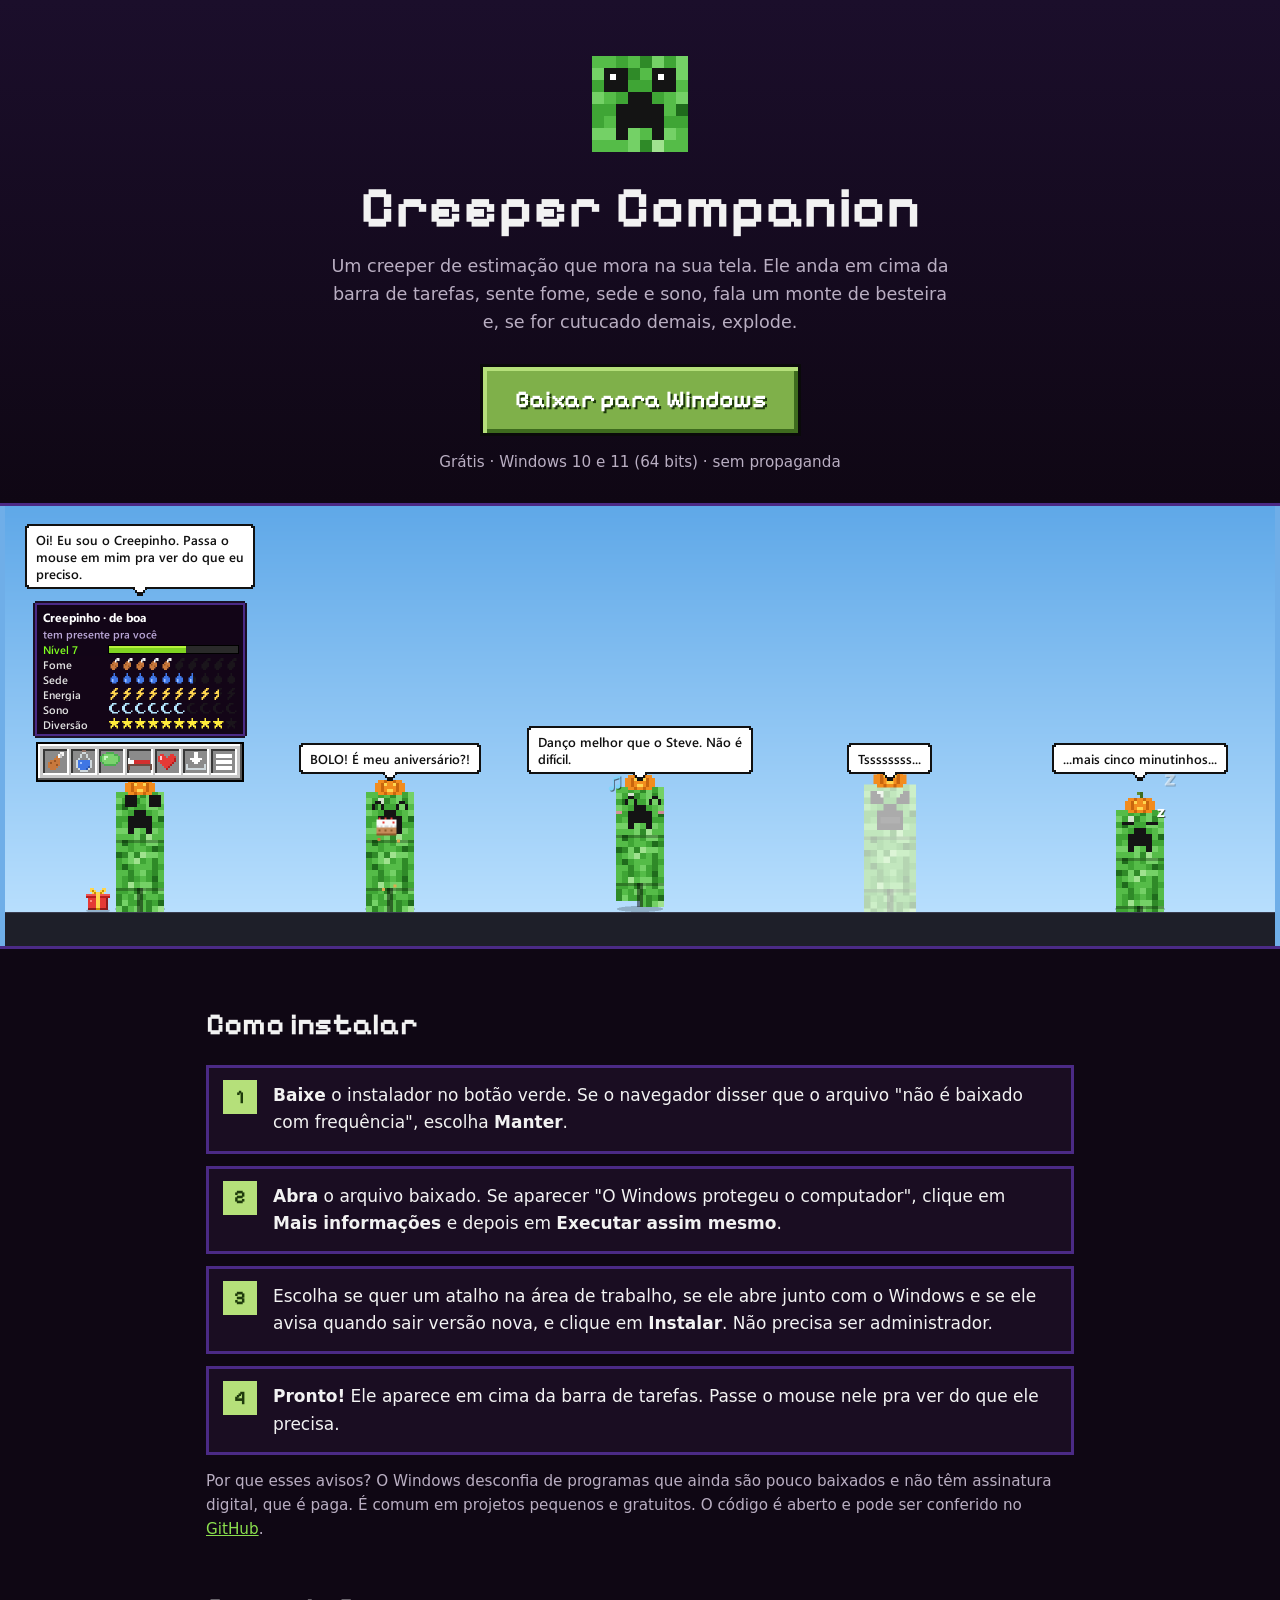
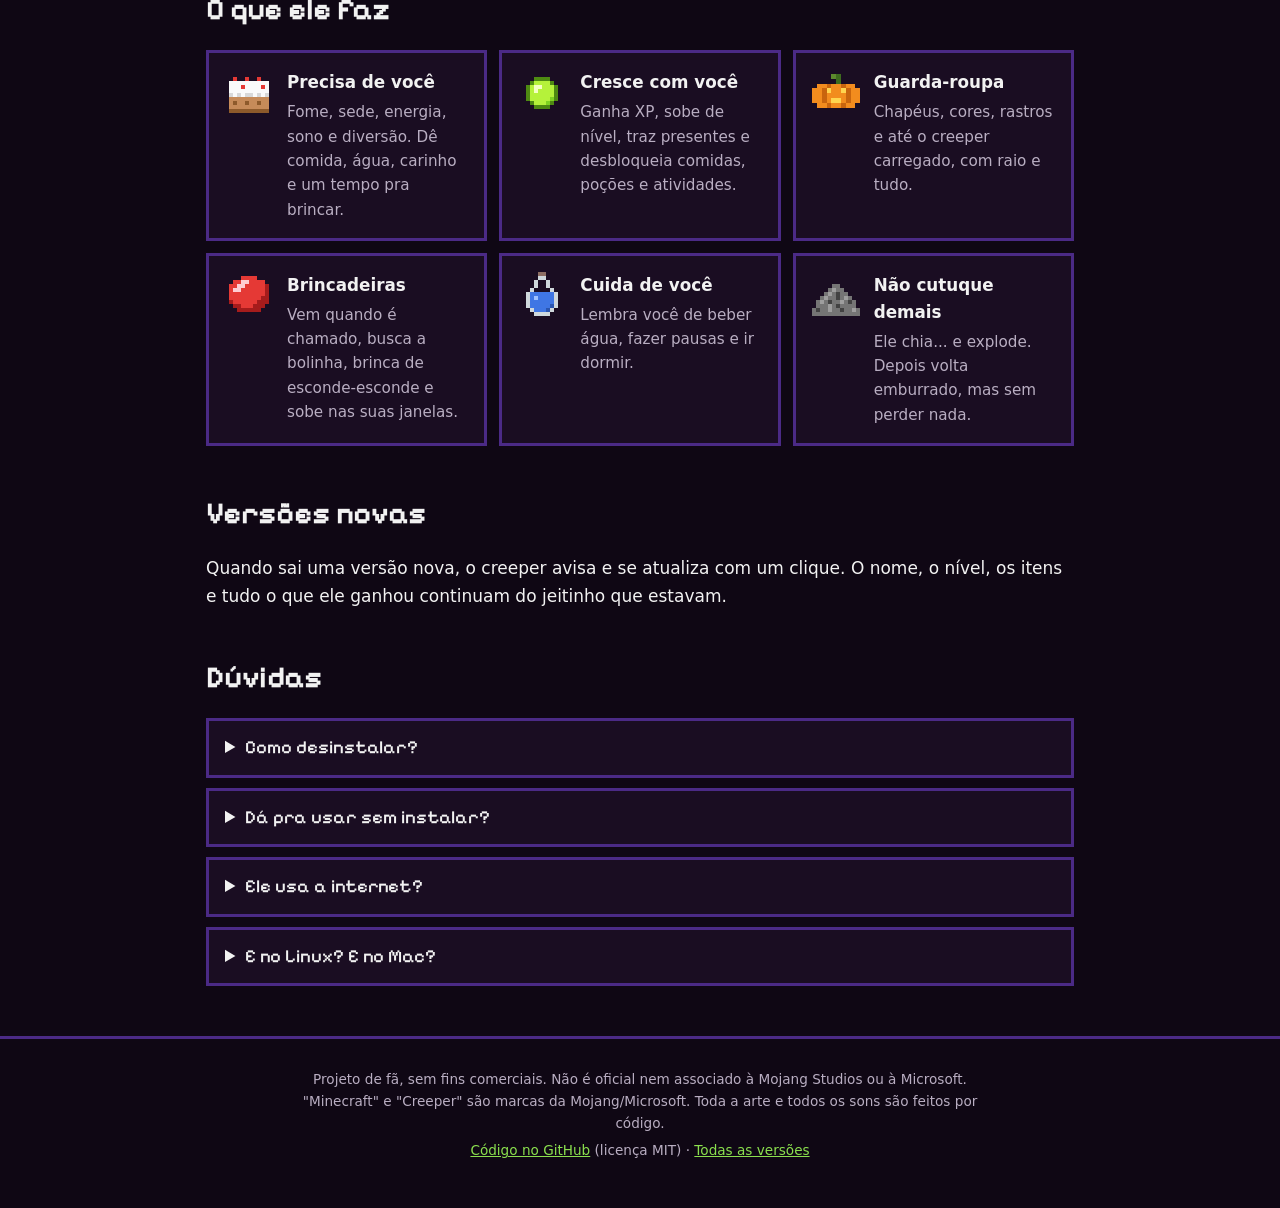
==== docs/index.html @ 0958945c "Adiciona instalador, página de download e permissão pra procurar versão nova - Instalador com Inno S" ====
<!doctype html>
<html lang="pt-BR">
<head>
<meta charset="utf-8">
<meta name="viewport" content="width=device-width, initial-scale=1">
<title>Creeper Companion</title>
<meta name="description" content="Um creeper de estimação que mora na sua tela. Grátis, para Windows.">
<meta property="og:title" content="Creeper Companion">
<meta property="og:description" content="Um creeper de estimação que mora na sua tela. Grátis, para Windows.">
<meta property="og:image" content="https://leandroneckel.github.io/creeper_companion/creeper-companion.png">
<meta name="theme-color" content="#160A1C">
<link rel="icon" href="favicon.png">
<link rel="preconnect" href="https://fonts.googleapis.com">
<link rel="preconnect" href="https://fonts.gstatic.com" crossorigin>
<link href="https://fonts.googleapis.com/css2?family=Pixelify+Sans:wght@500;700&display=swap" rel="stylesheet">
<style>
  :root {
    --fundo: #0F0714;
    --painel: #1A0D22;
    --borda: #4B2A86;
    --texto: #F2F2F2;
    --suave: #B9AEC2;
    --destaque: #8BE04E;
    --verde: #7FB04A;
    --verde-claro: #B5E07A;
    --verde-escuro: #3E6B1E;
    --pixel: "Pixelify Sans", ui-monospace, monospace;
  }
  * { box-sizing: border-box; }
  html { -webkit-text-size-adjust: 100%; }
  body {
    margin: 0;
    background: var(--fundo);
    color: var(--texto);
    font: 17px/1.6 system-ui, -apple-system, "Segoe UI", Roboto, sans-serif;
  }
  a { color: var(--destaque); }
  a:focus-visible, summary:focus-visible { outline: 3px solid var(--verde-claro); outline-offset: 3px; }
  img.px { image-rendering: pixelated; }

  .hero {
    text-align: center;
    padding: 56px 16px 28px;
    background: linear-gradient(#1B0E2B, var(--fundo));
  }
  .hero .cabeca { width: 96px; height: 96px; }
  h1, h2, .baixar, summary { font-family: var(--pixel); }
  h1 { font-size: clamp(2.2rem, 7vw, 3.6rem); line-height: 1.1; margin: 16px 0 12px; font-weight: 700; }
  .tagline { max-width: 620px; margin: 0 auto 28px; color: var(--suave); font-size: 1.1rem; }

  .baixar {
    display: inline-block;
    padding: 14px 32px;
    font-size: 1.5rem;
    font-weight: 700;
    color: #fff;
    text-decoration: none;
    text-shadow: 2px 2px 0 #1E3A0C;
    background: var(--verde);
    border: 3px solid #0A0A0A;
    box-shadow: inset 4px 4px 0 var(--verde-claro), inset -4px -4px 0 var(--verde-escuro);
  }
  .baixar:hover { background: #8CC255; }
  .baixar:active { box-shadow: inset 4px 4px 0 var(--verde-escuro), inset -4px -4px 0 var(--verde-claro); }
  .detalhes { margin: 14px 0 0; color: var(--suave); font-size: 0.95rem; }

  .cena { margin: 0; background: #6FAEE8; border-block: 3px solid var(--borda); }
  .cena img { display: block; width: 100%; max-width: 1270px; margin: 0 auto; height: auto; }

  main { max-width: 900px; margin: 0 auto; padding: 8px 16px 40px; }
  section { margin-top: 44px; }
  h2 { font-size: 1.9rem; margin: 0 0 16px; font-weight: 700; }

  .passos { list-style: none; counter-reset: passo; padding: 0; margin: 0; display: grid; gap: 12px; }
  .passos li {
    counter-increment: passo;
    position: relative;
    padding: 14px 16px 14px 64px;
    background: var(--painel);
    border: 3px solid var(--borda);
  }
  .passos li::before {
    content: counter(passo);
    position: absolute; left: 14px; top: 12px;
    width: 34px; height: 34px;
    display: grid; place-items: center;
    font-family: var(--pixel); font-weight: 700; font-size: 1.2rem;
    color: #1E3A0C; background: var(--verde-claro);
  }
  .nota { color: var(--suave); font-size: 0.95rem; margin: 14px 0 0; }

  .cartoes { display: grid; grid-template-columns: repeat(auto-fit, minmax(240px, 1fr)); gap: 12px; }
  .cartao { display: flex; gap: 14px; align-items: flex-start; padding: 16px; background: var(--painel); border: 3px solid var(--borda); }
  .cartao img { width: 48px; height: 48px; flex: none; }
  .cartao h3 { margin: 0 0 4px; font-size: 1.05rem; }
  .cartao p { margin: 0; color: var(--suave); font-size: 0.95rem; }

  details { background: var(--painel); border: 3px solid var(--borda); margin-bottom: 10px; }
  summary { cursor: pointer; padding: 12px 16px; font-size: 1.15rem; font-weight: 500; }
  details p { margin: 0; padding: 0 16px 14px; color: var(--suave); }

  footer {
    border-top: 3px solid var(--borda);
    padding: 24px 16px 40px;
    text-align: center;
    color: var(--suave);
    font-size: 0.85rem;
  }
  footer p { max-width: 720px; margin: 6px auto; }
</style>
</head>
<body>
<header class="hero">
  <img class="cabeca px" src="img/cabeca.png" alt="">
  <h1>Creeper Companion</h1>
  <p class="tagline">Um creeper de estimação que mora na sua tela. Ele anda em cima da barra de tarefas,
    sente fome, sede e sono, fala um monte de besteira e, se for cutucado demais, explode.</p>
  <a class="baixar" id="baixar"
     href="https://github.com/leandroneckel/creeper_companion/releases/latest/download/CreeperCompanion-Setup.exe">Baixar para Windows</a>
  <p class="detalhes" id="detalhes">Grátis · Windows 10 e 11 (64 bits) · sem propaganda</p>
</header>

<figure class="cena">
  <img src="creeper-companion.png" width="2540" height="880"
       alt="O creeper na barra de tarefas: painel de status, comendo bolo, dançando, chiando antes de explodir e dormindo">
</figure>

<main>
  <section>
    <h2>Como instalar</h2>
    <ol class="passos">
      <li><b>Baixe</b> o instalador no botão verde. Se o navegador disser que o arquivo "não é baixado com
        frequência", escolha <b>Manter</b>.</li>
      <li><b>Abra</b> o arquivo baixado. Se aparecer "O Windows protegeu o computador", clique em
        <b>Mais informações</b> e depois em <b>Executar assim mesmo</b>.</li>
      <li>Escolha se quer um atalho na área de trabalho, se ele abre junto com o Windows e se ele avisa quando
        sair versão nova, e clique em <b>Instalar</b>. Não precisa ser administrador.</li>
      <li><b>Pronto!</b> Ele aparece em cima da barra de tarefas. Passe o mouse nele pra ver do que ele precisa.</li>
    </ol>
    <p class="nota">Por que esses avisos? O Windows desconfia de programas que ainda são pouco baixados e não têm
      assinatura digital, que é paga. É comum em projetos pequenos e gratuitos. O código é aberto e pode ser
      conferido no <a href="https://github.com/leandroneckel/creeper_companion">GitHub</a>.</p>
  </section>

  <section>
    <h2>O que ele faz</h2>
    <div class="cartoes">
      <div class="cartao"><img class="px" src="img/bolo.png" alt="">
        <div><h3>Precisa de você</h3><p>Fome, sede, energia, sono e diversão. Dê comida, água, carinho e um tempo pra brincar.</p></div></div>
      <div class="cartao"><img class="px" src="img/xp.png" alt="">
        <div><h3>Cresce com você</h3><p>Ganha XP, sobe de nível, traz presentes e desbloqueia comidas, poções e atividades.</p></div></div>
      <div class="cartao"><img class="px" src="img/abobora.png" alt="">
        <div><h3>Guarda-roupa</h3><p>Chapéus, cores, rastros e até o creeper carregado, com raio e tudo.</p></div></div>
      <div class="cartao"><img class="px" src="img/bola.png" alt="">
        <div><h3>Brincadeiras</h3><p>Vem quando é chamado, busca a bolinha, brinca de esconde-esconde e sobe nas suas janelas.</p></div></div>
      <div class="cartao"><img class="px" src="img/agua.png" alt="">
        <div><h3>Cuida de você</h3><p>Lembra você de beber água, fazer pausas e ir dormir.</p></div></div>
      <div class="cartao"><img class="px" src="img/polvora.png" alt="">
        <div><h3>Não cutuque demais</h3><p>Ele chia... e explode. Depois volta emburrado, mas sem perder nada.</p></div></div>
    </div>
  </section>

  <section>
    <h2>Versões novas</h2>
    <p>Quando sai uma versão nova, o creeper avisa e se atualiza com um clique. O nome, o nível, os itens e
      tudo o que ele ganhou continuam do jeitinho que estavam.</p>
  </section>

  <section>
    <h2>Dúvidas</h2>
    <details><summary>Como desinstalar?</summary>
      <p>Configurações do Windows → Aplicativos → Aplicativos instalados → Creeper Companion → Desinstalar.
        Ele pergunta se você quer apagar também o creeper salvo.</p></details>
    <details><summary>Dá pra usar sem instalar?</summary>
      <p>Dá: baixe o <code>CreeperCompanion.exe</code> na
        <a href="https://github.com/leandroneckel/creeper_companion/releases/latest">página da versão</a> e abra direto.
        Ele também se atualiza sozinho, só não cria atalhos.</p></details>
    <details><summary>Ele usa a internet?</summary>
      <p>Só se você deixar. Na instalação (ou, sem instalador, na primeira vez que ele abre) ele pergunta se pode
        avisar quando sair versão nova. Se você deixar, ele pergunta ao GitHub qual é a versão mais nova uma vez a
        cada 6 horas e só baixa quando você mandar. Fora isso, nada sai do seu computador. Dá pra mudar a qualquer
        hora em Configurações.</p></details>
    <details><summary>E no Linux? E no Mac?</summary>
      <p>No Linux ele roda pelo código: veja as instruções no
        <a href="https://github.com/leandroneckel/creeper_companion#como-abrir">README</a>. No Mac ainda não funciona.</p></details>
  </section>
</main>

<footer>
  <p>Projeto de fã, sem fins comerciais. Não é oficial nem associado à Mojang Studios ou à Microsoft.
    "Minecraft" e "Creeper" são marcas da Mojang/Microsoft. Toda a arte e todos os sons são feitos por código.</p>
  <p><a href="https://github.com/leandroneckel/creeper_companion">Código no GitHub</a> (licença MIT) ·
    <a href="https://github.com/leandroneckel/creeper_companion/releases">Todas as versões</a></p>
</footer>

<script>
  // Mostra o número e o tamanho da última versão (se o GitHub responder; senão fica o texto padrão).
  fetch("https://api.github.com/repos/leandroneckel/creeper_companion/releases/latest")
    .then(function (r) { return r.ok ? r.json() : null; })
    .then(function (release) {
      if (!release) return;
      var setup = (release.assets || []).filter(function (a) { return a.name === "CreeperCompanion-Setup.exe"; })[0];
      if (!setup) return;
      document.getElementById("baixar").href = setup.browser_download_url;
      document.getElementById("detalhes").textContent = "Versão " + release.tag_name.replace(/^v/, "") + " · " +
        Math.round(setup.size / 1e6) + " MB · grátis · Windows 10 e 11 (64 bits)";
    })
    .catch(function () {});
</script>
</body>
</html>
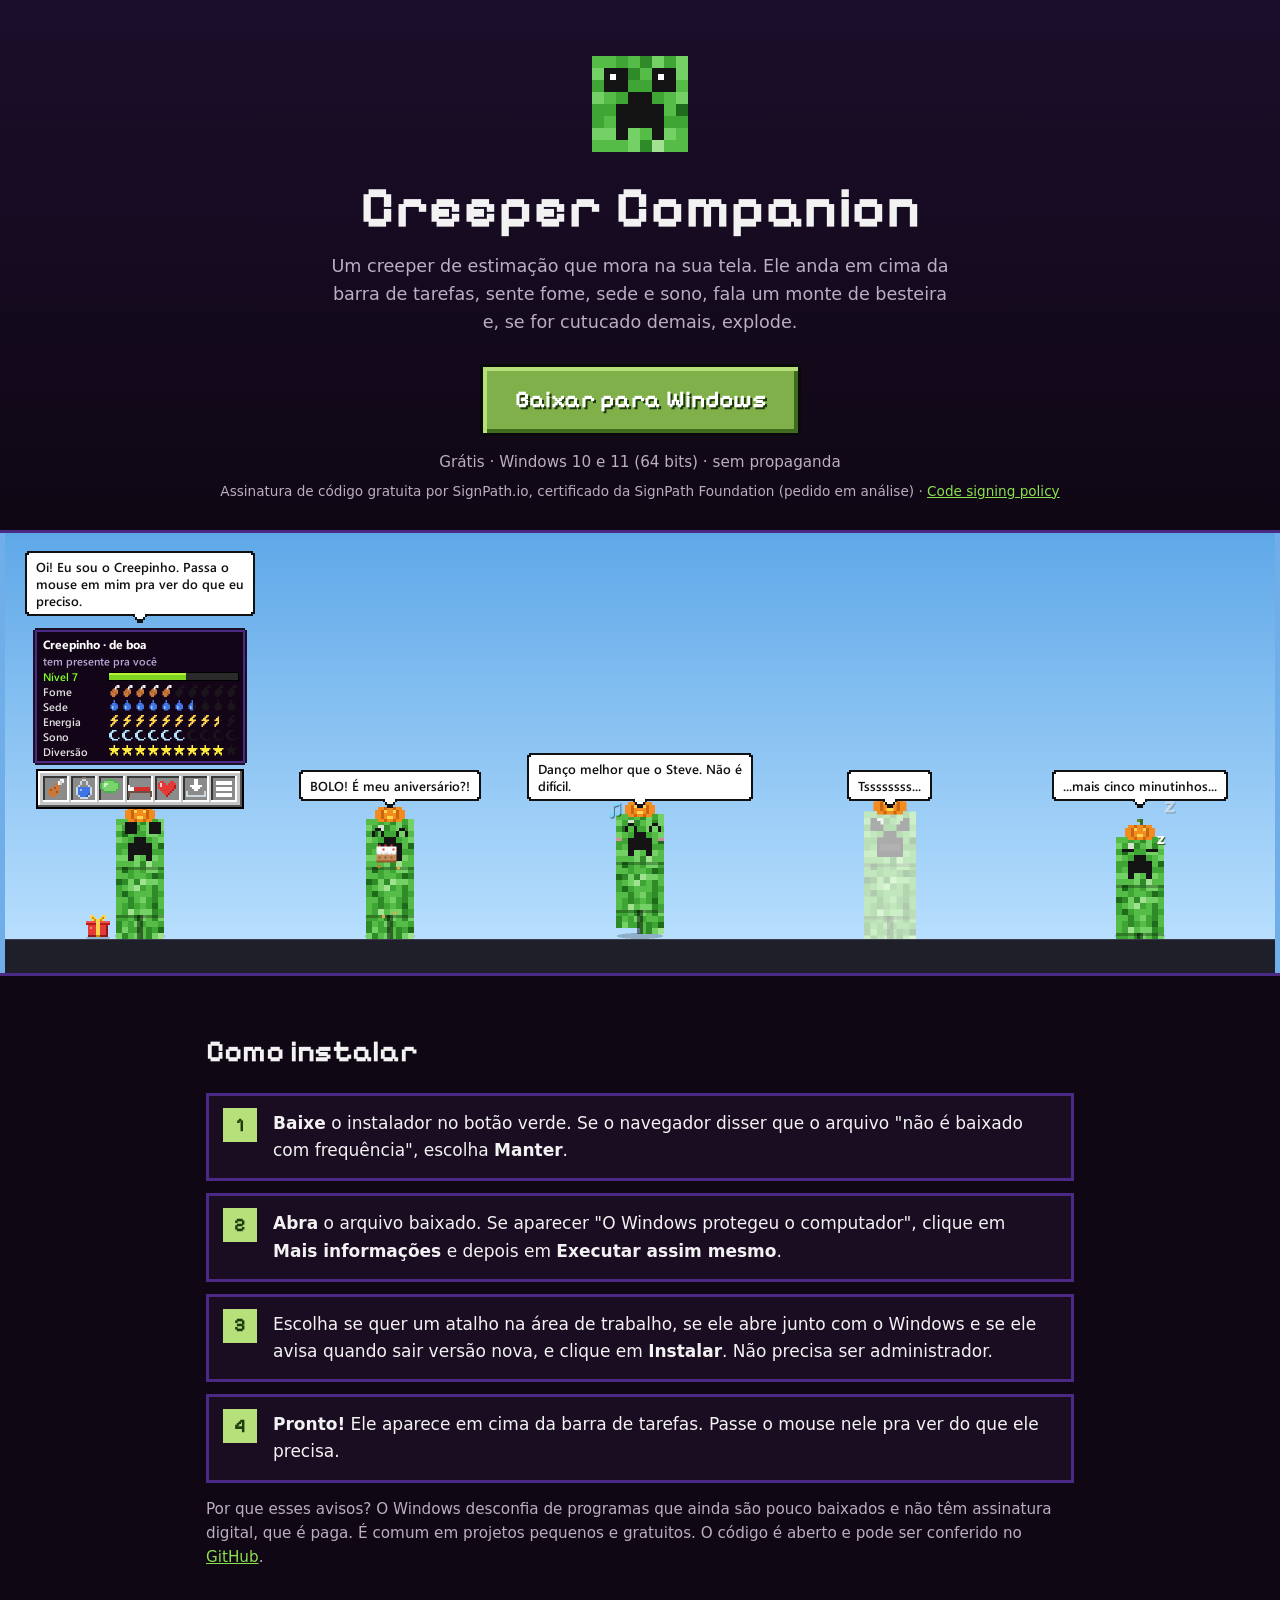
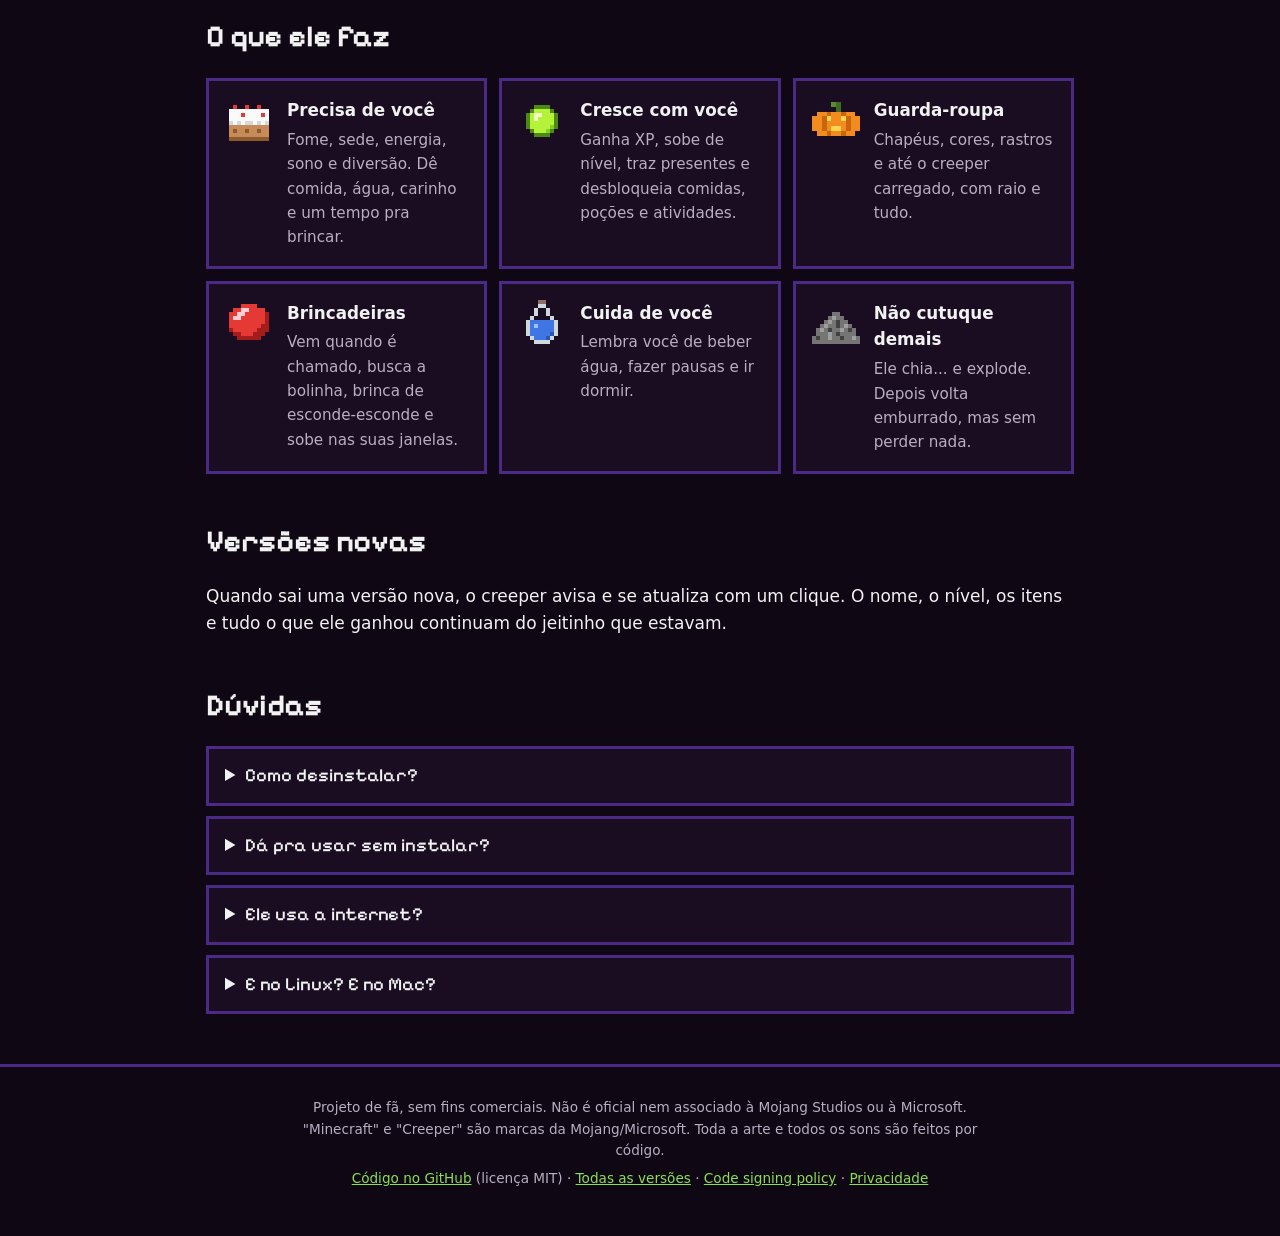
==== commit 3897721e: "Adiciona política de assinatura de código e de privacidade - docs/politica.html: "Code signing polic" ====
--- a/docs/index.html
+++ b/docs/index.html
@@ -13,101 +13,7 @@
 <link rel="preconnect" href="https://fonts.googleapis.com">
 <link rel="preconnect" href="https://fonts.gstatic.com" crossorigin>
 <link href="https://fonts.googleapis.com/css2?family=Pixelify+Sans:wght@500;700&display=swap" rel="stylesheet">
-<style>
-  :root {
-    --fundo: #0F0714;
-    --painel: #1A0D22;
-    --borda: #4B2A86;
-    --texto: #F2F2F2;
-    --suave: #B9AEC2;
-    --destaque: #8BE04E;
-    --verde: #7FB04A;
-    --verde-claro: #B5E07A;
-    --verde-escuro: #3E6B1E;
-    --pixel: "Pixelify Sans", ui-monospace, monospace;
-  }
-  * { box-sizing: border-box; }
-  html { -webkit-text-size-adjust: 100%; }
-  body {
-    margin: 0;
-    background: var(--fundo);
-    color: var(--texto);
-    font: 17px/1.6 system-ui, -apple-system, "Segoe UI", Roboto, sans-serif;
-  }
-  a { color: var(--destaque); }
-  a:focus-visible, summary:focus-visible { outline: 3px solid var(--verde-claro); outline-offset: 3px; }
-  img.px { image-rendering: pixelated; }
-
-  .hero {
-    text-align: center;
-    padding: 56px 16px 28px;
-    background: linear-gradient(#1B0E2B, var(--fundo));
-  }
-  .hero .cabeca { width: 96px; height: 96px; }
-  h1, h2, .baixar, summary { font-family: var(--pixel); }
-  h1 { font-size: clamp(2.2rem, 7vw, 3.6rem); line-height: 1.1; margin: 16px 0 12px; font-weight: 700; }
-  .tagline { max-width: 620px; margin: 0 auto 28px; color: var(--suave); font-size: 1.1rem; }
-
-  .baixar {
-    display: inline-block;
-    padding: 14px 32px;
-    font-size: 1.5rem;
-    font-weight: 700;
-    color: #fff;
-    text-decoration: none;
-    text-shadow: 2px 2px 0 #1E3A0C;
-    background: var(--verde);
-    border: 3px solid #0A0A0A;
-    box-shadow: inset 4px 4px 0 var(--verde-claro), inset -4px -4px 0 var(--verde-escuro);
-  }
-  .baixar:hover { background: #8CC255; }
-  .baixar:active { box-shadow: inset 4px 4px 0 var(--verde-escuro), inset -4px -4px 0 var(--verde-claro); }
-  .detalhes { margin: 14px 0 0; color: var(--suave); font-size: 0.95rem; }
-
-  .cena { margin: 0; background: #6FAEE8; border-block: 3px solid var(--borda); }
-  .cena img { display: block; width: 100%; max-width: 1270px; margin: 0 auto; height: auto; }
-
-  main { max-width: 900px; margin: 0 auto; padding: 8px 16px 40px; }
-  section { margin-top: 44px; }
-  h2 { font-size: 1.9rem; margin: 0 0 16px; font-weight: 700; }
-
-  .passos { list-style: none; counter-reset: passo; padding: 0; margin: 0; display: grid; gap: 12px; }
-  .passos li {
-    counter-increment: passo;
-    position: relative;
-    padding: 14px 16px 14px 64px;
-    background: var(--painel);
-    border: 3px solid var(--borda);
-  }
-  .passos li::before {
-    content: counter(passo);
-    position: absolute; left: 14px; top: 12px;
-    width: 34px; height: 34px;
-    display: grid; place-items: center;
-    font-family: var(--pixel); font-weight: 700; font-size: 1.2rem;
-    color: #1E3A0C; background: var(--verde-claro);
-  }
-  .nota { color: var(--suave); font-size: 0.95rem; margin: 14px 0 0; }
-
-  .cartoes { display: grid; grid-template-columns: repeat(auto-fit, minmax(240px, 1fr)); gap: 12px; }
-  .cartao { display: flex; gap: 14px; align-items: flex-start; padding: 16px; background: var(--painel); border: 3px solid var(--borda); }
-  .cartao img { width: 48px; height: 48px; flex: none; }
-  .cartao h3 { margin: 0 0 4px; font-size: 1.05rem; }
-  .cartao p { margin: 0; color: var(--suave); font-size: 0.95rem; }
-
-  details { background: var(--painel); border: 3px solid var(--borda); margin-bottom: 10px; }
-  summary { cursor: pointer; padding: 12px 16px; font-size: 1.15rem; font-weight: 500; }
-  details p { margin: 0; padding: 0 16px 14px; color: var(--suave); }
-
-  footer {
-    border-top: 3px solid var(--borda);
-    padding: 24px 16px 40px;
-    text-align: center;
-    color: var(--suave);
-    font-size: 0.85rem;
-  }
-  footer p { max-width: 720px; margin: 6px auto; }
-</style>
+<link rel="stylesheet" href="estilo.css">
 </head>
 <body>
 <header class="hero">
@@ -118,6 +24,8 @@
   <a class="baixar" id="baixar"
      href="https://github.com/leandroneckel/creeper_companion/releases/latest/download/CreeperCompanion-Setup.exe">Baixar para Windows</a>
   <p class="detalhes" id="detalhes">Grátis · Windows 10 e 11 (64 bits) · sem propaganda</p>
+  <p class="assinatura">Assinatura de código gratuita por SignPath.io, certificado da SignPath Foundation
+    (pedido em análise) · <a href="politica.html">Code signing policy</a></p>
 </header>
 
 <figure class="cena">
@@ -179,7 +87,7 @@
       <p>Só se você deixar. Na instalação (ou, sem instalador, na primeira vez que ele abre) ele pergunta se pode
         avisar quando sair versão nova. Se você deixar, ele pergunta ao GitHub qual é a versão mais nova uma vez a
         cada 6 horas e só baixa quando você mandar. Fora isso, nada sai do seu computador. Dá pra mudar a qualquer
-        hora em Configurações.</p></details>
+        hora em Configurações. Detalhes na <a href="politica.html#privacidade">política de privacidade</a>.</p></details>
     <details><summary>E no Linux? E no Mac?</summary>
       <p>No Linux ele roda pelo código: veja as instruções no
         <a href="https://github.com/leandroneckel/creeper_companion#como-abrir">README</a>. No Mac ainda não funciona.</p></details>
@@ -190,7 +98,8 @@
   <p>Projeto de fã, sem fins comerciais. Não é oficial nem associado à Mojang Studios ou à Microsoft.
     "Minecraft" e "Creeper" são marcas da Mojang/Microsoft. Toda a arte e todos os sons são feitos por código.</p>
   <p><a href="https://github.com/leandroneckel/creeper_companion">Código no GitHub</a> (licença MIT) ·
-    <a href="https://github.com/leandroneckel/creeper_companion/releases">Todas as versões</a></p>
+    <a href="https://github.com/leandroneckel/creeper_companion/releases">Todas as versões</a> ·
+    <a href="politica.html">Code signing policy</a> · <a href="politica.html#privacidade">Privacidade</a></p>
 </footer>
 
 <script>
--- a/docs/estilo.css
+++ b/docs/estilo.css
@@ -0,0 +1,108 @@
+/* Estilo das páginas do site (index.html e politica.html). */
+:root {
+  --fundo: #0F0714;
+  --painel: #1A0D22;
+  --borda: #4B2A86;
+  --texto: #F2F2F2;
+  --suave: #B9AEC2;
+  --destaque: #8BE04E;
+  --verde: #7FB04A;
+  --verde-claro: #B5E07A;
+  --verde-escuro: #3E6B1E;
+  --pixel: "Pixelify Sans", ui-monospace, monospace;
+}
+* { box-sizing: border-box; }
+html { -webkit-text-size-adjust: 100%; }
+body {
+  margin: 0;
+  background: var(--fundo);
+  color: var(--texto);
+  font: 17px/1.6 system-ui, -apple-system, "Segoe UI", Roboto, sans-serif;
+}
+a { color: var(--destaque); }
+a:focus-visible, summary:focus-visible { outline: 3px solid var(--verde-claro); outline-offset: 3px; }
+img.px { image-rendering: pixelated; }
+
+.hero {
+  text-align: center;
+  padding: 56px 16px 28px;
+  background: linear-gradient(#1B0E2B, var(--fundo));
+}
+.hero .cabeca { width: 96px; height: 96px; }
+h1, h2, .baixar, summary { font-family: var(--pixel); }
+h1 { font-size: clamp(2.2rem, 7vw, 3.6rem); line-height: 1.1; margin: 16px 0 12px; font-weight: 700; }
+.tagline { max-width: 620px; margin: 0 auto 28px; color: var(--suave); font-size: 1.1rem; }
+
+.baixar {
+  display: inline-block;
+  padding: 14px 32px;
+  font-size: 1.5rem;
+  font-weight: 700;
+  color: #fff;
+  text-decoration: none;
+  text-shadow: 2px 2px 0 #1E3A0C;
+  background: var(--verde);
+  border: 3px solid #0A0A0A;
+  box-shadow: inset 4px 4px 0 var(--verde-claro), inset -4px -4px 0 var(--verde-escuro);
+}
+.baixar:hover { background: #8CC255; }
+.baixar:active { box-shadow: inset 4px 4px 0 var(--verde-escuro), inset -4px -4px 0 var(--verde-claro); }
+.detalhes { margin: 14px 0 0; color: var(--suave); font-size: 0.95rem; }
+
+.cena { margin: 0; background: #6FAEE8; border-block: 3px solid var(--borda); }
+.cena img { display: block; width: 100%; max-width: 1270px; margin: 0 auto; height: auto; }
+
+main { max-width: 900px; margin: 0 auto; padding: 8px 16px 40px; }
+section { margin-top: 44px; }
+h2 { font-size: 1.9rem; margin: 0 0 16px; font-weight: 700; }
+
+.passos { list-style: none; counter-reset: passo; padding: 0; margin: 0; display: grid; gap: 12px; }
+.passos li {
+  counter-increment: passo;
+  position: relative;
+  padding: 14px 16px 14px 64px;
+  background: var(--painel);
+  border: 3px solid var(--borda);
+}
+.passos li::before {
+  content: counter(passo);
+  position: absolute; left: 14px; top: 12px;
+  width: 34px; height: 34px;
+  display: grid; place-items: center;
+  font-family: var(--pixel); font-weight: 700; font-size: 1.2rem;
+  color: #1E3A0C; background: var(--verde-claro);
+}
+.nota { color: var(--suave); font-size: 0.95rem; margin: 14px 0 0; }
+
+.cartoes { display: grid; grid-template-columns: repeat(auto-fit, minmax(240px, 1fr)); gap: 12px; }
+.cartao { display: flex; gap: 14px; align-items: flex-start; padding: 16px; background: var(--painel); border: 3px solid var(--borda); }
+.cartao img { width: 48px; height: 48px; flex: none; }
+.cartao h3 { margin: 0 0 4px; font-size: 1.05rem; }
+.cartao p { margin: 0; color: var(--suave); font-size: 0.95rem; }
+
+details { background: var(--painel); border: 3px solid var(--borda); margin-bottom: 10px; }
+summary { cursor: pointer; padding: 12px 16px; font-size: 1.15rem; font-weight: 500; }
+details p { margin: 0; padding: 0 16px 14px; color: var(--suave); }
+
+footer {
+  border-top: 3px solid var(--borda);
+  padding: 24px 16px 40px;
+  text-align: center;
+  color: var(--suave);
+  font-size: 0.85rem;
+}
+footer p { max-width: 720px; margin: 6px auto; }
+
+/* aviso da assinatura, embaixo do botão de baixar */
+.assinatura { margin: 6px 0 0; color: var(--suave); font-size: 0.85rem; }
+
+/* páginas de texto (politica.html) */
+.doc { max-width: 760px; }
+.doc .voltar { display: inline-block; margin: 28px 0 8px; font-size: 0.95rem; }
+.doc h1 { font-size: clamp(1.8rem, 6vw, 2.6rem); margin: 8px 0 16px; }
+.doc h2 { font-size: 1.4rem; margin: 32px 0 10px; }
+.doc p, .doc li { color: var(--suave); }
+.doc strong { color: var(--texto); }
+.doc .destaque-caixa { padding: 12px 16px; background: var(--painel); border: 3px solid var(--borda); color: var(--texto); }
+.doc hr { border: 0; border-top: 3px solid var(--borda); margin: 40px 0 0; }
+code { font-size: 0.9em; background: var(--painel); padding: 1px 5px; }
